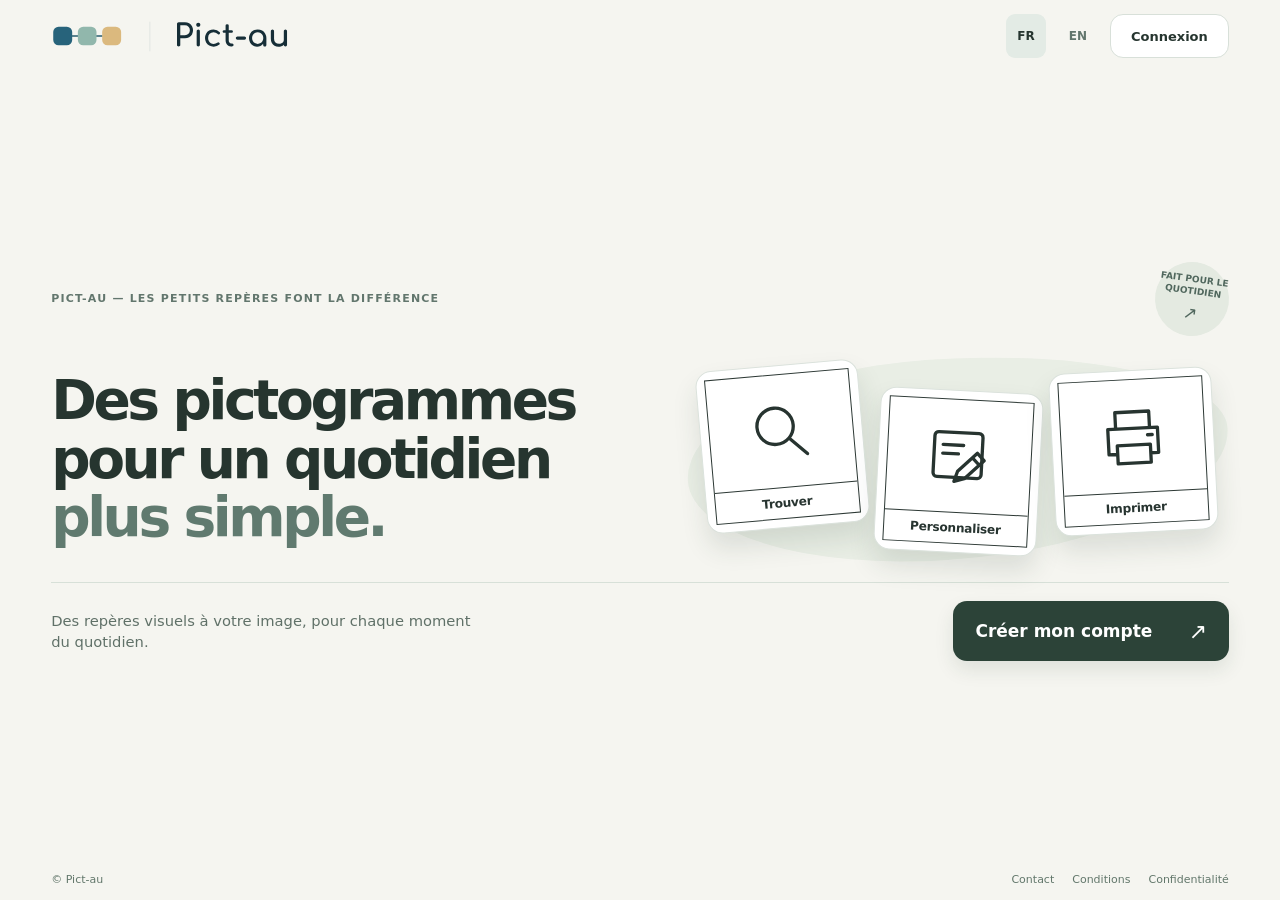
==== index.html @ 7373a3f0 "fix(mobile): rétablir les trois carrés du logo index.html" ====
<!doctype html>
<html lang="fr"><head><meta charset="utf-8"><meta name="viewport" content="width=device-width,initial-scale=1,viewport-fit=cover"><meta name="theme-color" content="#f5f5f0"><meta name="description" content="Pict-au — Des pictogrammes pour un quotidien plus simple. Des repères visuels adaptés à chaque famille."><title>Pict-au — Des pictogrammes pour un quotidien plus simple</title><style>
:root{
 color-scheme:light;
 font-family:"DM Sans",ui-sans-serif,system-ui,-apple-system,BlinkMacSystemFont,"Segoe UI",sans-serif;
 color:#26352f;background:#f5f5f0;
 --ink:#26352f;--accent:#607a6f;--muted:#62766d;--line:#d7e0d8;--paper:#f5f5f0;
}
*{box-sizing:border-box}
html,body{margin:0;min-width:320px;width:100%;scroll-behavior:auto}
html{overflow-x:clip}
body{height:100dvh;min-height:0;overflow:hidden;display:grid;grid-template-rows:72px minmax(0,1fr) 42px}
h1,p{margin:0}
a{color:inherit;text-decoration:none}
button{font:inherit;cursor:pointer}
a:focus-visible,button:focus-visible{outline:3px solid #345a75;outline-offset:4px}
.skip{position:absolute;left:-10000px;top:0;background:#fff;padding:12px;z-index:99}
.skip:focus{left:12px;top:12px}
.topbar{width:100%;max-width:1510px;margin:auto;padding:0 clamp(20px,4vw,62px);display:flex;align-items:center;justify-content:space-between;gap:12px}
.brand{font-size:clamp(23px,2.2vw,29px);font-weight:800;letter-spacing:-1.6px;white-space:nowrap}
.brand .hand{font-family:"Comic Sans MS","Patrick Hand",cursive;font-size:1.18em;font-weight:500}
.brand .dot{color:var(--accent)}
.topbar nav{display:flex;align-items:center;gap:12px}
.topbar nav button{border:0;background:transparent;color:var(--muted);font-size:12px;font-weight:750;border-radius:9px;min-width:40px;min-height:44px;padding:6px}
.topbar nav button[aria-pressed="true"]{color:var(--ink);background:#e3ebe5}
.login-link{display:inline-flex;align-items:center;justify-content:center;background:#fff;border:1px solid #d8e0d9;border-radius:13px;min-height:44px;padding:10px 20px;font-size:13px;font-weight:750;white-space:nowrap}
.login-link:hover{border-color:#8ea599}
.hero{width:100%;max-width:1510px;min-height:0;margin:auto;padding:10px clamp(20px,4vw,62px) 12px;display:grid;grid-template-rows:auto minmax(0,1fr) auto;row-gap:14px}
.art-top{display:flex;align-items:center;justify-content:space-between;gap:14px;font-size:clamp(10px,.86vw,12px);font-weight:750;letter-spacing:1.2px;color:var(--muted)}
.art-index{max-width:460px}
.art-badge{flex:none;width:74px;height:74px;display:flex;flex-direction:column;align-items:center;justify-content:center;gap:4px;border-radius:50%;text-align:center;background:#e4eae1;color:#50675d;font-size:9px;font-weight:800;letter-spacing:0;line-height:1.3;transform:rotate(8deg)}
.art-badge .badge-arrow{font-size:17px;font-weight:500}
.poster{display:grid;grid-template-columns:minmax(0,1.12fr) minmax(0,1fr);align-items:center;gap:clamp(15px,2.3vw,38px);min-height:0}
.poster-heading{position:relative;z-index:2;display:flex;flex-direction:column;align-items:flex-start;gap:0;font-size:clamp(42px,4.3vw,70px);font-weight:850;line-height:1.07;letter-spacing:-.062em;text-wrap:balance}
.poster-heading span{white-space:nowrap}
.poster-heading em{font-style:normal;color:var(--accent)}
.poster-tiles{position:relative;display:grid;grid-template-columns:repeat(3,minmax(0,1fr));align-items:center;gap:clamp(7px,1vw,15px);min-width:0;padding:28px 14px}
.poster-tiles::before{content:"";position:absolute;inset:4% 0;border-radius:45% 55% 53% 47% / 52% 44% 56% 48%;background:#e9eee5;transform:rotate(-4deg)}
.p-card{position:relative;z-index:1;min-width:0;aspect-ratio:1;background:#fff;border:1px solid #dbe2dc;border-radius:16px;padding:8px;box-shadow:0 15px 26px #243c3020;transform-origin:center center}
.card-1{transform:translateY(-13px) rotate(-5deg)}
.card-2{transform:translateY(12px) rotate(3deg)}
.card-3{transform:translateY(-8px) rotate(-3deg)}
.picto{height:100%;width:100%;background:#fff;border:1.8px solid #2c3834;color:#273430;display:flex;flex-direction:column;overflow:hidden}
.picto-art{flex:1;min-height:0;display:grid;place-items:center}
.picto-art svg{height:65%;width:65%;max-height:105px;max-width:105px}
.picto-label{flex:none;border-top:1.8px solid #2c3834;text-align:center;font-weight:750;font-size:clamp(10px,.95vw,14px);padding:8px 2px;white-space:nowrap;letter-spacing:-.25px}
.poster-bottom{display:flex;justify-content:space-between;align-items:center;gap:30px;border-top:1px solid var(--line);padding:18px 0 5px}
.poster-bottom p{max-width:430px;color:#607168;font-size:clamp(13px,1.15vw,16px);line-height:1.45}
.signup-button{display:inline-flex;justify-content:space-between;align-items:center;gap:36px;flex:none;min-height:60px;min-width:248px;padding:14px 22px;background:#2c4338;color:#fff;border-radius:14px;font-size:17px;font-weight:800;box-shadow:0 9px 19px #1b38231a}
.signup-button:hover{background:#385c49}
.signup-button span:last-child{font-size:22px;font-weight:500}
footer{display:flex;align-items:center;justify-content:space-between;gap:10px;padding:0 clamp(20px,4vw,62px);font-size:11px;color:#62776b}
footer nav{display:flex;gap:clamp(8px,1.6vw,18px)}
footer a{display:inline-flex;align-items:center;min-height:27px}
footer a:hover{text-decoration:underline}
@media(max-width:1100px){
 .poster-heading{font-size:clamp(33px,4.3vw,48px)}
 .poster-tiles{padding:20px 6px}
 .p-card{padding:6px;border-radius:12px}
 .picto-label{padding:6px 1px;font-size:clamp(9px,1vw,12px)}
}
@media(min-width:751px) and (max-width:980px) and (orientation:portrait){
 .poster{grid-template-columns:minmax(0,1fr);justify-items:center;align-content:center;gap:20px}
 .poster-heading{font-size:clamp(41px,5.6vw,54px);align-items:center;text-align:center}
 .poster-heading span{white-space:normal}
 .poster-tiles{width:min(100%,620px);padding:20px 18px}
 .p-card{width:100%;max-width:170px;justify-self:center;aspect-ratio:1}
 .picto-label{font-size:12px}
}
@media(max-width:750px){
 body{grid-template-rows:60px minmax(0,1fr) 34px}
 .topbar{padding:0 22px}
 .hero{padding:4px 22px 10px;row-gap:8px}
 .art-top{font-size:10px;letter-spacing:.7px}
 .art-badge{width:58px;height:58px;font-size:7px}
 .art-badge .badge-arrow{font-size:12px}
 .poster{display:flex;flex-direction:column;justify-content:space-evenly;gap:8px}
 .poster-heading{align-items:center;text-align:center;font-size:clamp(37px,6.1vw,52px);line-height:1.09;letter-spacing:-.055em}
 .poster-tiles{width:min(100%,560px);padding:9px 12px;gap:clamp(8px,2.6vw,20px);max-height:220px}
 .p-card{width:100%;max-width:145px;justify-self:center;aspect-ratio:1;border-radius:11px;padding:6px}
 .card-1{transform:translateY(-4px) rotate(-4deg)}
 .card-2{transform:translateY(5px) rotate(3deg)}
 .card-3{transform:translateY(-3px) rotate(-3deg)}
 .picto-label{font-size:clamp(10px,1.8vw,13px);padding:6px 1px}
 .poster-bottom{gap:14px;padding:13px 0 0}
 .poster-bottom p{font-size:12px}
 .signup-button{font-size:14px;min-width:195px;min-height:49px;padding:11px 15px;gap:12px}
 footer{padding:0 22px;font-size:10px}
}
@media(max-width:520px){
 body{grid-template-rows:56px minmax(0,1fr) 36px}
 .topbar{padding:0 15px}
 .brand{font-size:23px}
 .topbar nav{gap:4px}
 .topbar nav button{font-size:11px;min-width:38px;min-height:44px;padding:5px 2px}
 .login-link{font-size:11px;min-height:38px;padding:8px 12px;border-radius:11px}
 .hero{padding:3px 15px 7px;row-gap:6px}
 .art-top{align-items:flex-start;font-size:8px;line-height:1.4;letter-spacing:.45px}
 .art-index{max-width:212px}
 .art-badge{width:49px;height:49px;font-size:6.5px}
 .poster{gap:7px}
 .poster-heading{font-size:clamp(32px,8.9vw,43px);line-height:1.11}
 .poster-heading span{white-space:normal}
 .poster-tiles{width:100%;max-height:170px;min-height:0;gap:clamp(6px,2vw,14px);padding:8px 5px}
 .p-card{width:100%;max-width:111px;aspect-ratio:1;padding:5px;border-radius:10px}
 .picto-art svg{width:63%;height:63%}
 .picto-label{font-size:clamp(9px,2.25vw,12px);padding:5px 0}
 .poster-bottom{flex-direction:column;align-items:stretch;gap:9px;padding:10px 0 0}
 .poster-bottom p{max-width:none;font-size:11px;line-height:1.35;text-align:center}
 .signup-button{min-width:0;min-height:48px;width:100%;font-size:15px;padding:11px 17px}
 footer{padding:0 13px;font-size:10px}
 footer nav{gap:7px}
 footer a{min-height:34px}
}
@media(max-height:690px) and (max-width:750px){
 .hero{row-gap:3px;padding-top:0;padding-bottom:4px}
 .art-badge{width:43px;height:43px}
 .poster-heading{font-size:clamp(31px,8.4vw,39px)}
 .poster-tiles{max-height:138px;padding:4px 6px}
 .p-card{max-width:100px;aspect-ratio:1;padding:4px}
 .poster-bottom{gap:5px;padding-top:7px}
 .poster-bottom p{font-size:10px}
 .signup-button{min-height:42px;font-size:13px}
}
@media(max-height:545px) and (orientation:landscape){
 body{min-height:470px;overflow-y:auto}
 .hero{overflow:visible}
}
@media(max-height:500px) and (orientation:portrait){
 body{min-height:500px;overflow-y:auto}
}
@media(prefers-reduced-motion:reduce){*{animation:none!important;transition:none!important}}

/* Identité Pict-au, source SVG unique. Même géométrie entre accueil et inscription. */
.brand,.signup-brand{display:inline-flex;align-items:center;flex:none;font-size:16px;font-weight:400;line-height:1;letter-spacing:0}
.brand picture{display:block;line-height:0}
.brand .pictau-brand-img{display:block;width:clamp(170px,20vw,240px);height:auto;max-width:none}
@media(max-width:680px){.brand .pictau-brand-img{width:clamp(99px,30vw,135px)}}
</style></head>
<body data-pictau-home-design="5"><a href="#page-main" class="skip" data-fr="Aller au contenu" data-en="Skip to content">Aller au contenu</a>
<header class="topbar"><a class="brand home-logo" href="./index.html" aria-label="Pict-au — Accueil" data-fr-aria="Pict-au — Accueil" data-en-aria="Pict-au — Home"><picture><source media="(max-width: 680px)" srcset="./branding/pictau-logo-le-fil-mobile.svg"><img class="pictau-brand-img" src="./branding/pictau-logo-le-fil.svg" alt="" width="760" height="116" decoding="async"></picture></a><nav aria-label="Navigation principale" data-fr-aria="Navigation principale" data-en-aria="Main navigation"><button type="button" data-lang="fr" aria-pressed="true">FR</button><button type="button" data-lang="en" aria-pressed="false">EN</button><a class="signin login-link" href="./app/" data-fr="Connexion" data-en="Sign in" data-fr-aria="Se connecter à mon espace Pict-au" data-en-aria="Sign in to my Pict-au space">Connexion</a></nav></header>
<main id="page-main" class="hero" aria-labelledby="home-title"><div class="art-top"><span class="art-index" data-fr="PICT-AU — LES PETITS REPÈRES FONT LA DIFFÉRENCE" data-en="PICT-AU — SMALL VISUAL CUES MAKE A DIFFERENCE">PICT-AU — LES PETITS REPÈRES FONT LA DIFFÉRENCE</span><span class="art-badge" aria-label="Fait pour le quotidien" data-fr-aria="Fait pour le quotidien" data-en-aria="Made for everyday life"><span class="badge-label" data-fr="FAIT POUR LE QUOTIDIEN" data-en="MADE FOR EVERYDAY LIFE">FAIT POUR LE QUOTIDIEN</span><span class="badge-arrow" aria-hidden="true">↗</span></span></div>
<div class="poster"><h1 class="poster-heading" id="home-title"><span data-fr="Des pictogrammes" data-en="Pictograms">Des pictogrammes</span><span data-fr="pour un quotidien" data-en="for an easier">pour un quotidien</span><em data-fr="plus simple." data-en="everyday life.">plus simple.</em></h1><div class="poster-tiles"><div class="p-card card-1"><div class="picto"><div class="picto-art"><svg viewBox="0 0 92 92" fill="none" stroke="currentColor" stroke-width="4.2" stroke-linejoin="round" stroke-linecap="round" aria-hidden="true"><circle cx="39" cy="39" r="23"/><path d="m56 56 21 21"/></svg></div><div class="picto-label" data-fr="Trouver" data-en="Find">Trouver</div></div></div><div class="p-card card-2"><div class="picto"><div class="picto-art"><svg viewBox="0 0 92 92" fill="none" stroke="currentColor" stroke-width="4.2" stroke-linejoin="round" stroke-linecap="round" aria-hidden="true"><rect height="57" rx="5" width="61" x="14" y="16"/><path d="M25 32h26M25 43h20m0 22 24-24 9 9-24 24-13 4zM63 47l9 9"/></svg></div><div class="picto-label" data-fr="Personnaliser" data-en="Personalize">Personnaliser</div></div></div><div class="p-card card-3"><div class="picto"><div class="picto-art"><svg viewBox="0 0 92 92" fill="none" stroke="currentColor" stroke-width="4.2" stroke-linejoin="round" stroke-linecap="round" aria-hidden="true"><path d="M25 34V15h43v19M25 68H15V36h63v32H68M26 57h42v23H26zM65 45h6"/></svg></div><div class="picto-label" data-fr="Imprimer" data-en="Print">Imprimer</div></div></div></div></div>
<div class="poster-bottom"><p data-fr="Des repères visuels à votre image, pour chaque moment du quotidien." data-en="Visual supports made your way, for every part of the day.">Des repères visuels à votre image, pour chaque moment du quotidien.</p><a class="signup-button" href="./forfait.html"><span data-fr="Créer mon compte" data-en="Create my account">Créer mon compte</span><span aria-hidden="true">↗</span></a></div></main>
<footer><span>© Pict-au</span><nav aria-label="Informations légales" data-fr-aria="Informations légales" data-en-aria="Legal information"><a href="./contact.html" data-fr="Contact" data-en="Contact">Contact</a><a href="./conditions.html" data-fr="Conditions" data-en="Terms">Conditions</a><a href="./confidentialite.html" data-fr="Confidentialité" data-en="Privacy">Confidentialité</a></nav></footer>
<script>(()=>{const bs=document.querySelectorAll('[data-lang]');function set(lang){lang=lang==='en'?'en':'fr';document.documentElement.lang=lang;document.querySelectorAll('[data-fr][data-en]').forEach(el=>el.textContent=el.dataset[lang]);document.querySelectorAll('[data-fr-aria][data-en-aria]').forEach(el=>el.setAttribute('aria-label',el.getAttribute('data-'+lang+'-aria')));bs.forEach(b=>b.setAttribute('aria-pressed',String(b.dataset.lang===lang)));document.title=lang==='fr'?'Pict-au — Des pictogrammes pour un quotidien plus simple':'Pict-au — Pictograms for an easier everyday life';document.querySelector('meta[name="description"]').setAttribute('content',lang==='fr'?'Pict-au — Des pictogrammes pour un quotidien plus simple. Des repères visuels adaptés à chaque famille.':'Pict-au — Pictograms for an easier everyday life. Visual supports made for every family.');try{localStorage.setItem('pictau-language',lang)}catch{}}bs.forEach(b=>b.addEventListener('click',()=>set(b.dataset.lang)));let saved='fr';try{saved=localStorage.getItem('pictau-language')||'fr'}catch{}set(saved);})();</script>
</body></html>
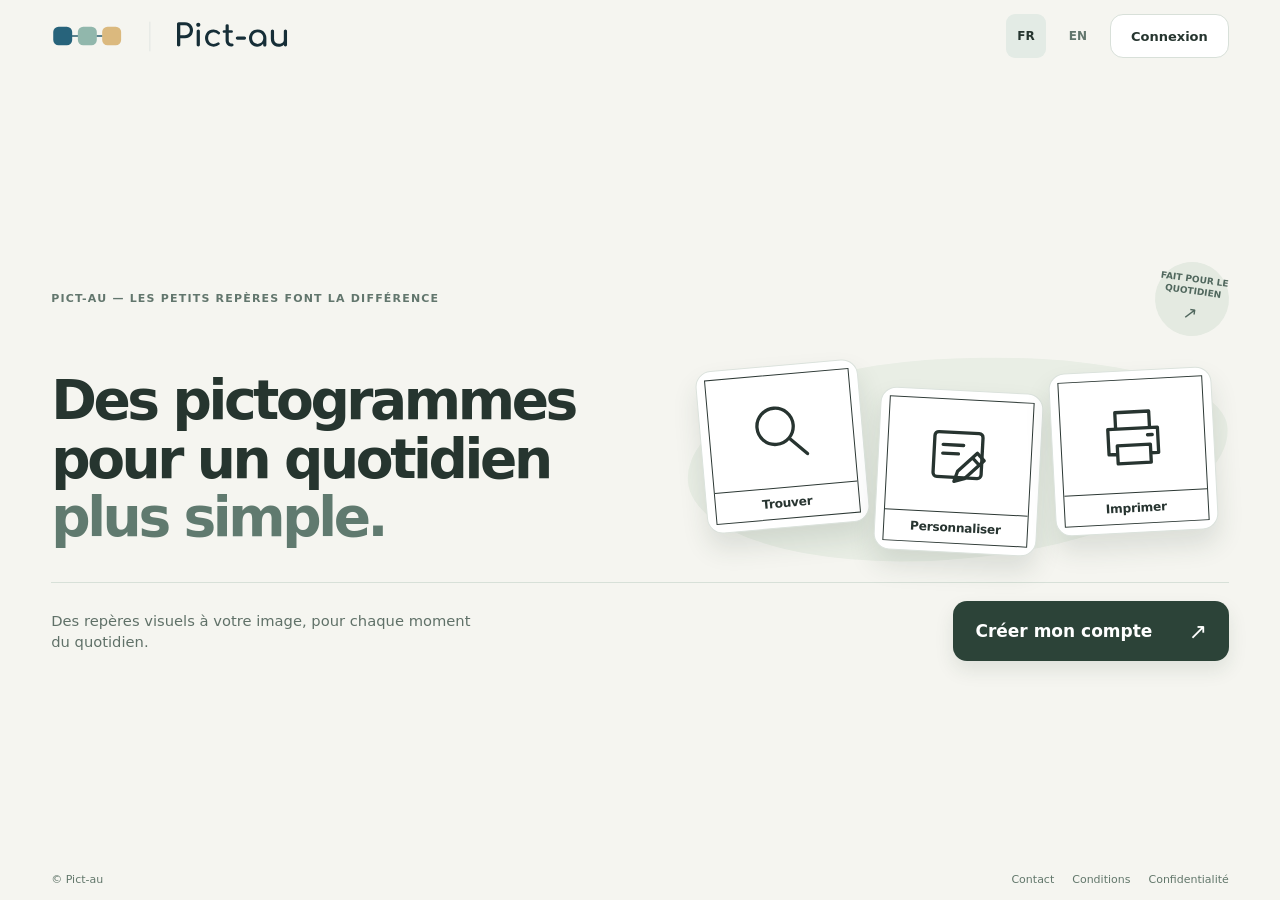
==== commit 15be95b3: "fix(brand): logo horizontal avec trois carrés sur téléphone index.html" ====
--- a/index.html
+++ b/index.html
@@ -136,6 +136,15 @@
 .brand picture{display:block;line-height:0}
 .brand .pictau-brand-img{display:block;width:clamp(170px,20vw,240px);height:auto;max-width:none}
 @media(max-width:680px){.brand .pictau-brand-img{width:clamp(99px,30vw,135px)}}
+
+/* Le Fil : identité horizontale maintenue, même sur Samsung. */
+@media(max-width:680px){.brand .pictau-brand-img{width:clamp(200px,39vw,240px)}}
+@media(max-width:520px){
+ body{grid-template-rows:102px minmax(0,1fr) 36px}
+ .topbar{display:grid;grid-template-columns:minmax(0,1fr);grid-template-rows:auto auto;align-content:start;justify-items:start;row-gap:1px;padding-top:6px}
+ .topbar nav{justify-self:end}
+ .brand .pictau-brand-img{width:clamp(210px,62vw,260px)}
+}
 </style></head>
 <body data-pictau-home-design="5"><a href="#page-main" class="skip" data-fr="Aller au contenu" data-en="Skip to content">Aller au contenu</a>
 <header class="topbar"><a class="brand home-logo" href="./index.html" aria-label="Pict-au — Accueil" data-fr-aria="Pict-au — Accueil" data-en-aria="Pict-au — Home"><picture><source media="(max-width: 680px)" srcset="./branding/pictau-logo-le-fil-mobile.svg"><img class="pictau-brand-img" src="./branding/pictau-logo-le-fil.svg" alt="" width="760" height="116" decoding="async"></picture></a><nav aria-label="Navigation principale" data-fr-aria="Navigation principale" data-en-aria="Main navigation"><button type="button" data-lang="fr" aria-pressed="true">FR</button><button type="button" data-lang="en" aria-pressed="false">EN</button><a class="signin login-link" href="./app/" data-fr="Connexion" data-en="Sign in" data-fr-aria="Se connecter à mon espace Pict-au" data-en-aria="Sign in to my Pict-au space">Connexion</a></nav></header>
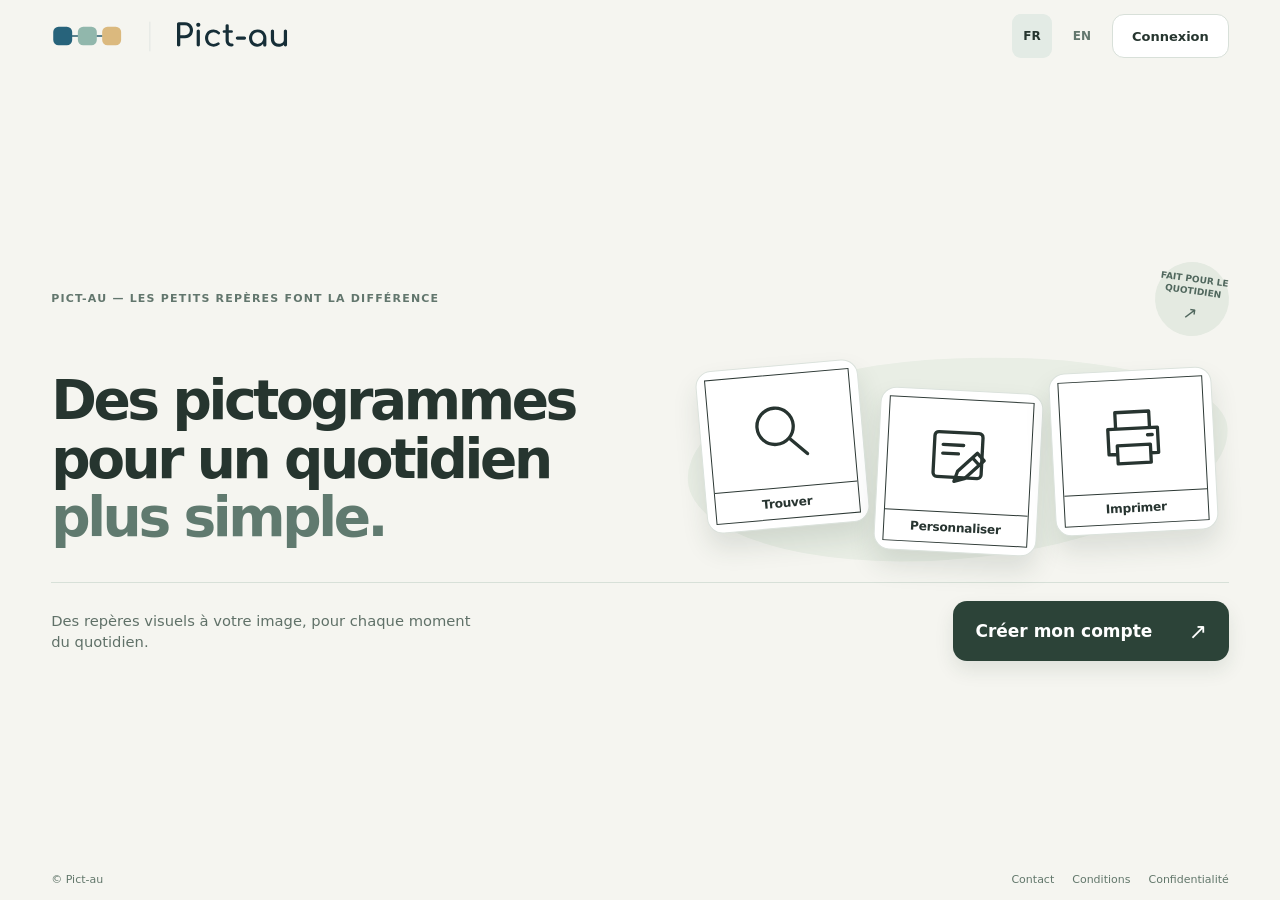
==== commit 456c1e15: "fix(header): même ligne logo + contrôles sur index.html" ====
--- a/index.html
+++ b/index.html
@@ -141,13 +141,13 @@
 @media(max-width:680px){.brand .pictau-brand-img{width:clamp(200px,39vw,240px)}}
 @media(max-width:520px){
  body{grid-template-rows:102px minmax(0,1fr) 36px}
- .topbar{display:grid;grid-template-columns:minmax(0,1fr);grid-template-rows:auto auto;align-content:start;justify-items:start;row-gap:1px;padding-top:6px}
+ .topbar{display:grid;grid-template-columns:minmax(0,1fr);grid-template-rows:auto auto;align-content:start;justify-items:start;row-gap:1px;margin:0 auto;padding-top:6px}
  .topbar nav{justify-self:end}
  .brand .pictau-brand-img{width:clamp(210px,62vw,260px)}
 }
-</style></head>
+</style><link rel="stylesheet" href="./branding/pictau-universal-header.css"></head>
 <body data-pictau-home-design="5"><a href="#page-main" class="skip" data-fr="Aller au contenu" data-en="Skip to content">Aller au contenu</a>
-<header class="topbar"><a class="brand home-logo" href="./index.html" aria-label="Pict-au — Accueil" data-fr-aria="Pict-au — Accueil" data-en-aria="Pict-au — Home"><picture><source media="(max-width: 680px)" srcset="./branding/pictau-logo-le-fil-mobile.svg"><img class="pictau-brand-img" src="./branding/pictau-logo-le-fil.svg" alt="" width="760" height="116" decoding="async"></picture></a><nav aria-label="Navigation principale" data-fr-aria="Navigation principale" data-en-aria="Main navigation"><button type="button" data-lang="fr" aria-pressed="true">FR</button><button type="button" data-lang="en" aria-pressed="false">EN</button><a class="signin login-link" href="./app/" data-fr="Connexion" data-en="Sign in" data-fr-aria="Se connecter à mon espace Pict-au" data-en-aria="Sign in to my Pict-au space">Connexion</a></nav></header>
+<header class="topbar" data-pa-universal-header><a class="brand home-logo" data-pa-universal-logo href="./index.html" aria-label="Pict-au — Accueil" data-fr-aria="Pict-au — Accueil" data-en-aria="Pict-au — Home"><picture><source media="(max-width: 680px)" srcset="./branding/pictau-logo-le-fil-mobile.svg"><img class="pictau-brand-img" src="./branding/pictau-logo-le-fil.svg" alt="" width="760" height="116" decoding="async"></picture></a><nav class="pa-universal-controls" aria-label="Navigation principale" data-fr-aria="Navigation principale" data-en-aria="Main navigation"><button type="button" data-lang="fr" aria-pressed="true">FR</button><button type="button" data-lang="en" aria-pressed="false">EN</button><a class="signin login-link" href="./app/" data-fr="Connexion" data-en="Sign in" data-fr-aria="Se connecter à mon espace Pict-au" data-en-aria="Sign in to my Pict-au space">Connexion</a></nav></header>
 <main id="page-main" class="hero" aria-labelledby="home-title"><div class="art-top"><span class="art-index" data-fr="PICT-AU — LES PETITS REPÈRES FONT LA DIFFÉRENCE" data-en="PICT-AU — SMALL VISUAL CUES MAKE A DIFFERENCE">PICT-AU — LES PETITS REPÈRES FONT LA DIFFÉRENCE</span><span class="art-badge" aria-label="Fait pour le quotidien" data-fr-aria="Fait pour le quotidien" data-en-aria="Made for everyday life"><span class="badge-label" data-fr="FAIT POUR LE QUOTIDIEN" data-en="MADE FOR EVERYDAY LIFE">FAIT POUR LE QUOTIDIEN</span><span class="badge-arrow" aria-hidden="true">↗</span></span></div>
 <div class="poster"><h1 class="poster-heading" id="home-title"><span data-fr="Des pictogrammes" data-en="Pictograms">Des pictogrammes</span><span data-fr="pour un quotidien" data-en="for an easier">pour un quotidien</span><em data-fr="plus simple." data-en="everyday life.">plus simple.</em></h1><div class="poster-tiles"><div class="p-card card-1"><div class="picto"><div class="picto-art"><svg viewBox="0 0 92 92" fill="none" stroke="currentColor" stroke-width="4.2" stroke-linejoin="round" stroke-linecap="round" aria-hidden="true"><circle cx="39" cy="39" r="23"/><path d="m56 56 21 21"/></svg></div><div class="picto-label" data-fr="Trouver" data-en="Find">Trouver</div></div></div><div class="p-card card-2"><div class="picto"><div class="picto-art"><svg viewBox="0 0 92 92" fill="none" stroke="currentColor" stroke-width="4.2" stroke-linejoin="round" stroke-linecap="round" aria-hidden="true"><rect height="57" rx="5" width="61" x="14" y="16"/><path d="M25 32h26M25 43h20m0 22 24-24 9 9-24 24-13 4zM63 47l9 9"/></svg></div><div class="picto-label" data-fr="Personnaliser" data-en="Personalize">Personnaliser</div></div></div><div class="p-card card-3"><div class="picto"><div class="picto-art"><svg viewBox="0 0 92 92" fill="none" stroke="currentColor" stroke-width="4.2" stroke-linejoin="round" stroke-linecap="round" aria-hidden="true"><path d="M25 34V15h43v19M25 68H15V36h63v32H68M26 57h42v23H26zM65 45h6"/></svg></div><div class="picto-label" data-fr="Imprimer" data-en="Print">Imprimer</div></div></div></div></div>
 <div class="poster-bottom"><p data-fr="Des repères visuels à votre image, pour chaque moment du quotidien." data-en="Visual supports made your way, for every part of the day.">Des repères visuels à votre image, pour chaque moment du quotidien.</p><a class="signup-button" href="./forfait.html"><span data-fr="Créer mon compte" data-en="Create my account">Créer mon compte</span><span aria-hidden="true">↗</span></a></div></main>
--- a/branding/pictau-universal-header.css
+++ b/branding/pictau-universal-header.css
@@ -0,0 +1,35 @@
+/* Contrat de marque Pict-au : trois carrés + lettrage + FR/EN + Connexion
+   sur UNE seule rangée. Ne jamais réserver une deuxième rangée au logo. */
+:is(.topbar,.signup-header,.info-header,.hosted-access-header,.pa-client-header)[data-pa-universal-header]{
+ display:flex;flex-direction:row;flex-wrap:nowrap;align-items:center;justify-content:space-between;
+ box-sizing:border-box;gap:8px;width:100%;height:72px;min-height:72px;
+ max-width:1510px;margin-left:auto;margin-right:auto;padding:0 clamp(20px,4vw,62px);
+}
+[data-pa-universal-header] .pa-universal-logo-link{display:inline-flex;flex:none;align-items:center;min-width:0;margin:0;padding:0;line-height:1;text-decoration:none}
+[data-pa-universal-header] .pa-universal-logo-link picture{display:block;line-height:0}
+[data-pa-universal-header] .pa-universal-logo-link .pictau-brand-img{display:block;width:clamp(170px,20vw,240px);height:auto;max-width:none}
+[data-pa-universal-header] .pa-universal-controls{display:flex;flex:none;align-items:center;justify-content:flex-end;flex-wrap:nowrap;white-space:nowrap;gap:10px;min-width:0}
+[data-pa-universal-header] .pa-universal-controls :is(.lang-switch,.home-lang,.signup-languages){display:flex;flex:none;align-items:center;gap:3px;background:transparent;border:0;padding:0}
+[data-pa-universal-header] .pa-universal-controls [data-lang]{display:inline-flex;flex:none;align-items:center;justify-content:center;min-width:40px;min-height:44px;padding:5px 3px;font:750 12px system-ui,sans-serif;border:0;border-radius:9px;background:transparent;color:#62766d}
+[data-pa-universal-header] .pa-universal-controls [data-lang][aria-pressed=true]{background:#e3ebe5;color:#26352f;box-shadow:none}
+[data-pa-universal-header] .pa-universal-controls :is(.login-link,.signup-login,.pa-universal-account,.pa-universal-current){display:inline-flex;align-items:center;justify-content:center;flex:none;box-sizing:border-box;min-height:44px;padding:8px 19px;border:1px solid #d8e0d9;border-radius:12px;background:#fff;color:#26352f;font:750 13px system-ui,sans-serif;text-decoration:none;white-space:nowrap}
+[data-pa-universal-header] .pa-universal-controls .pa-universal-account{cursor:pointer}
+[data-pa-universal-header] .pa-universal-controls .pa-universal-current{background:#e3ebe5}
+@media(max-width:750px){
+ :is(.topbar,.signup-header,.info-header,.hosted-access-header,.pa-client-header)[data-pa-universal-header]{height:60px;min-height:60px;padding:0 22px}
+ [data-pa-universal-header] .pa-universal-logo-link .pictau-brand-img{width:170px}
+ [data-pa-universal-header] .pa-universal-controls{gap:7px}
+}
+@media(max-width:520px){
+ :is(.topbar,.signup-header,.info-header,.hosted-access-header,.pa-client-header)[data-pa-universal-header]{height:56px;min-height:56px;padding:0 15px;gap:6px}
+ [data-pa-universal-header] .pa-universal-logo-link .pictau-brand-img{width:clamp(118px,37vw,154px)}
+ [data-pa-universal-header] .pa-universal-controls{gap:2px}
+ [data-pa-universal-header] .pa-universal-controls :is(.lang-switch,.home-lang,.signup-languages){gap:2px}
+ [data-pa-universal-header] .pa-universal-controls [data-lang]{min-width:34px;min-height:44px;padding:3px 0;font-size:11px}
+ [data-pa-universal-header] .pa-universal-controls :is(.login-link,.signup-login,.pa-universal-account,.pa-universal-current){min-height:44px;padding:7px 8px;font-size:11px;border-radius:10px}
+}
+@media(max-width:350px){
+ [data-pa-universal-header] .pa-universal-logo-link .pictau-brand-img{width:118px}
+ [data-pa-universal-header] .pa-universal-controls [data-lang]{min-width:32px}
+ [data-pa-universal-header] .pa-universal-controls :is(.login-link,.signup-login,.pa-universal-account,.pa-universal-current){padding:6px 7px;font-size:10px}
+}
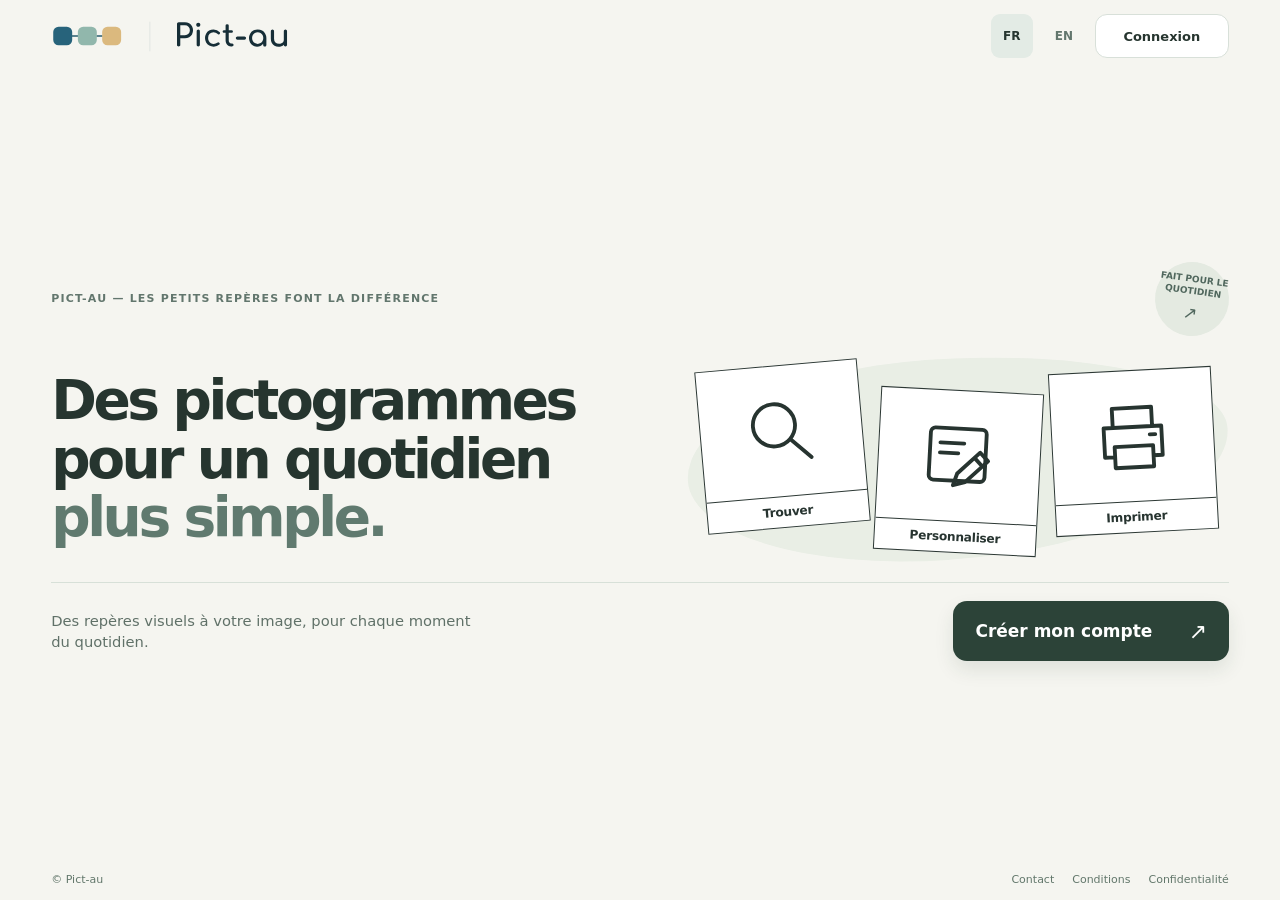
==== commit 33ca9a59: "fix(pictos): remove outer white tile frame, preserve black square artwork and labels" ====
--- a/index.html
+++ b/index.html
@@ -145,6 +145,12 @@
  .topbar nav{justify-self:end}
  .brand .pictau-brand-img{width:clamp(210px,62vw,260px)}
 }
+
+/* Harmonisation BOSS : retirer UNIQUEMENT le support blanc extérieur.
+   Garder le contour noir complet (dessin + légende) carré à tous les formats. */
+.poster-tiles .p-card{
+  padding:0;border:0;border-radius:0;background:transparent;box-shadow:none;
+}
 </style><link rel="stylesheet" href="./branding/pictau-universal-header.css"></head>
 <body data-pictau-home-design="5"><a href="#page-main" class="skip" data-fr="Aller au contenu" data-en="Skip to content">Aller au contenu</a>
 <header class="topbar" data-pa-universal-header><a class="brand home-logo" data-pa-universal-logo href="./index.html" aria-label="Pict-au — Accueil" data-fr-aria="Pict-au — Accueil" data-en-aria="Pict-au — Home"><picture><source media="(max-width: 680px)" srcset="./branding/pictau-logo-le-fil-mobile.svg"><img class="pictau-brand-img" src="./branding/pictau-logo-le-fil.svg" alt="" width="760" height="116" decoding="async"></picture></a><nav class="pa-universal-controls" aria-label="Navigation principale" data-fr-aria="Navigation principale" data-en-aria="Main navigation"><button type="button" data-lang="fr" aria-pressed="true">FR</button><button type="button" data-lang="en" aria-pressed="false">EN</button><a class="signin login-link" href="./app/" data-fr="Connexion" data-en="Sign in" data-fr-aria="Se connecter à mon espace Pict-au" data-en-aria="Sign in to my Pict-au space">Connexion</a></nav></header>
--- a/branding/pictau-universal-header.css
+++ b/branding/pictau-universal-header.css
@@ -5,9 +5,9 @@
  box-sizing:border-box;gap:8px;width:100%;height:72px;min-height:72px;
  max-width:1510px;margin-left:auto;margin-right:auto;padding:0 clamp(20px,4vw,62px);
 }
-[data-pa-universal-header] .pa-universal-logo-link{display:inline-flex;flex:none;align-items:center;min-width:0;margin:0;padding:0;line-height:1;text-decoration:none}
-[data-pa-universal-header] .pa-universal-logo-link picture{display:block;line-height:0}
-[data-pa-universal-header] .pa-universal-logo-link .pictau-brand-img{display:block;width:clamp(170px,20vw,240px);height:auto;max-width:none}
+[data-pa-universal-header] :is(.pa-universal-logo-link,[data-pa-universal-logo]){display:inline-flex;flex:none;align-items:center;min-width:0;margin:0;padding:0;line-height:1;text-decoration:none}
+[data-pa-universal-header] :is(.pa-universal-logo-link,[data-pa-universal-logo]) picture{display:block;line-height:0}
+[data-pa-universal-header] :is(.pa-universal-logo-link,[data-pa-universal-logo]) .pictau-brand-img{display:block;width:clamp(170px,20vw,240px);height:auto;max-width:none}
 [data-pa-universal-header] .pa-universal-controls{display:flex;flex:none;align-items:center;justify-content:flex-end;flex-wrap:nowrap;white-space:nowrap;gap:10px;min-width:0}
 [data-pa-universal-header] .pa-universal-controls :is(.lang-switch,.home-lang,.signup-languages){display:flex;flex:none;align-items:center;gap:3px;background:transparent;border:0;padding:0}
 [data-pa-universal-header] .pa-universal-controls [data-lang]{display:inline-flex;flex:none;align-items:center;justify-content:center;min-width:40px;min-height:44px;padding:5px 3px;font:750 12px system-ui,sans-serif;border:0;border-radius:9px;background:transparent;color:#62766d}
@@ -17,19 +17,71 @@
 [data-pa-universal-header] .pa-universal-controls .pa-universal-current{background:#e3ebe5}
 @media(max-width:750px){
  :is(.topbar,.signup-header,.info-header,.hosted-access-header,.pa-client-header)[data-pa-universal-header]{height:60px;min-height:60px;padding:0 22px}
- [data-pa-universal-header] .pa-universal-logo-link .pictau-brand-img{width:170px}
+ [data-pa-universal-header] :is(.pa-universal-logo-link,[data-pa-universal-logo]) .pictau-brand-img{width:170px}
  [data-pa-universal-header] .pa-universal-controls{gap:7px}
 }
 @media(max-width:520px){
  :is(.topbar,.signup-header,.info-header,.hosted-access-header,.pa-client-header)[data-pa-universal-header]{height:56px;min-height:56px;padding:0 15px;gap:6px}
- [data-pa-universal-header] .pa-universal-logo-link .pictau-brand-img{width:clamp(118px,37vw,154px)}
+ [data-pa-universal-header] :is(.pa-universal-logo-link,[data-pa-universal-logo]) .pictau-brand-img{width:clamp(118px,37vw,154px)}
  [data-pa-universal-header] .pa-universal-controls{gap:2px}
  [data-pa-universal-header] .pa-universal-controls :is(.lang-switch,.home-lang,.signup-languages){gap:2px}
  [data-pa-universal-header] .pa-universal-controls [data-lang]{min-width:34px;min-height:44px;padding:3px 0;font-size:11px}
  [data-pa-universal-header] .pa-universal-controls :is(.login-link,.signup-login,.pa-universal-account,.pa-universal-current){min-height:44px;padding:7px 8px;font-size:11px;border-radius:10px}
 }
 @media(max-width:350px){
- [data-pa-universal-header] .pa-universal-logo-link .pictau-brand-img{width:118px}
+ [data-pa-universal-header] :is(.pa-universal-logo-link,[data-pa-universal-logo]) .pictau-brand-img{width:118px}
  [data-pa-universal-header] .pa-universal-controls [data-lang]{min-width:32px}
  [data-pa-universal-header] .pa-universal-controls :is(.login-link,.signup-login,.pa-universal-account,.pa-universal-current){padding:6px 7px;font-size:10px}
 }
+
+/* L'accueil passe à une seule rangée : ne jamais conserver l'ancien en-tête 102px. */
+@media(max-width:520px){body[data-pictau-home-design="5"]{grid-template-rows:56px minmax(0,1fr) 36px}}
+
+/* L'inscription a déjà les mêmes marges externes que l'accueil : ne pas
+   ajouter une seconde fois le padding à l'intérieur de son en-tête. */
+.signup-header[data-pa-universal-header]{padding-left:0;padding-right:0}
+
+/* La grille d'inscription a son propre padding-top historique (6/14 px).
+   L'en-tête partagé doit commencer à la même coordonnée y que l'accueil. */
+.signup-page{padding-top:0}
+
+/* Les barres de défilement de l'inscription réduisent son conteneur de 15px.
+   Aligner le bord droit sur le viewport comme la vraie page d'accueil. */
+@media(min-width:751px){.signup-header[data-pa-universal-header]{width:min(92vw,1386px)}}
+
+
+/* BOSS / Harmonisation : contrat multilingue de dimensions IMMUTABLES.
+   FR, EN et Connexion/Sign in (ou Mon compte) occupent exactement les mêmes
+   emplacements en FR et EN sur toutes les pages, sans décaler le logo.
+   Un seul fichier partagé ; aucun réglage par page ou par langue. */
+[data-pa-universal-header]{
+ --pa-lang-slot:42px;
+ --pa-action-slot:134px;
+}
+[data-pa-universal-header] .pa-universal-controls [data-lang]{
+ box-sizing:border-box;
+ inline-size:var(--pa-lang-slot);
+ min-inline-size:var(--pa-lang-slot);
+ max-inline-size:var(--pa-lang-slot);
+ flex:0 0 var(--pa-lang-slot);
+ white-space:nowrap;
+}
+[data-pa-universal-header] .pa-universal-controls :is(.login-link,.signup-login,.pa-universal-account,.pa-universal-current){
+ box-sizing:border-box;
+ inline-size:var(--pa-action-slot);
+ min-inline-size:var(--pa-action-slot);
+ max-inline-size:var(--pa-action-slot);
+ flex:0 0 var(--pa-action-slot);
+ overflow:hidden;
+ text-overflow:ellipsis;
+ text-align:center;
+}
+@media(max-width:750px){
+ [data-pa-universal-header]{--pa-lang-slot:40px;--pa-action-slot:126px}
+}
+@media(max-width:520px){
+ [data-pa-universal-header]{--pa-lang-slot:34px;--pa-action-slot:clamp(90px,29vw,112px)}
+}
+@media(max-width:350px){
+ [data-pa-universal-header]{--pa-lang-slot:32px}
+}
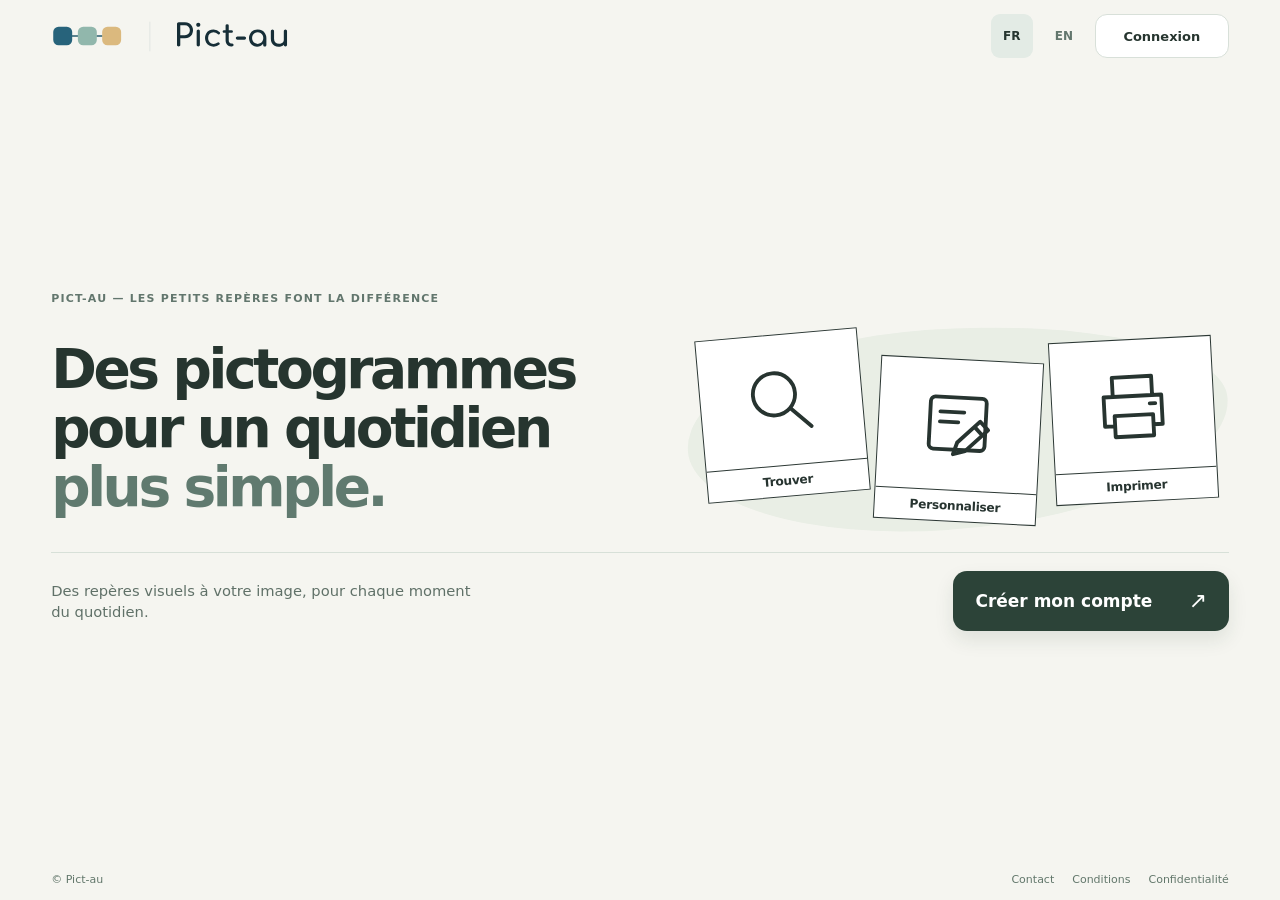
==== commit ccb4b299: "fix(home): remove everyday badge across mobile tablet and desktop" ====
--- a/index.html
+++ b/index.html
@@ -28,8 +28,6 @@
 .hero{width:100%;max-width:1510px;min-height:0;margin:auto;padding:10px clamp(20px,4vw,62px) 12px;display:grid;grid-template-rows:auto minmax(0,1fr) auto;row-gap:14px}
 .art-top{display:flex;align-items:center;justify-content:space-between;gap:14px;font-size:clamp(10px,.86vw,12px);font-weight:750;letter-spacing:1.2px;color:var(--muted)}
 .art-index{max-width:460px}
-.art-badge{flex:none;width:74px;height:74px;display:flex;flex-direction:column;align-items:center;justify-content:center;gap:4px;border-radius:50%;text-align:center;background:#e4eae1;color:#50675d;font-size:9px;font-weight:800;letter-spacing:0;line-height:1.3;transform:rotate(8deg)}
-.art-badge .badge-arrow{font-size:17px;font-weight:500}
 .poster{display:grid;grid-template-columns:minmax(0,1.12fr) minmax(0,1fr);align-items:center;gap:clamp(15px,2.3vw,38px);min-height:0}
 .poster-heading{position:relative;z-index:2;display:flex;flex-direction:column;align-items:flex-start;gap:0;font-size:clamp(42px,4.3vw,70px);font-weight:850;line-height:1.07;letter-spacing:-.062em;text-wrap:balance}
 .poster-heading span{white-space:nowrap}
@@ -72,8 +70,6 @@
  .topbar{padding:0 22px}
  .hero{padding:4px 22px 10px;row-gap:8px}
  .art-top{font-size:10px;letter-spacing:.7px}
- .art-badge{width:58px;height:58px;font-size:7px}
- .art-badge .badge-arrow{font-size:12px}
  .poster{display:flex;flex-direction:column;justify-content:space-evenly;gap:8px}
  .poster-heading{align-items:center;text-align:center;font-size:clamp(37px,6.1vw,52px);line-height:1.09;letter-spacing:-.055em}
  .poster-tiles{width:min(100%,560px);padding:9px 12px;gap:clamp(8px,2.6vw,20px);max-height:220px}
@@ -97,7 +93,6 @@
  .hero{padding:3px 15px 7px;row-gap:6px}
  .art-top{align-items:flex-start;font-size:8px;line-height:1.4;letter-spacing:.45px}
  .art-index{max-width:212px}
- .art-badge{width:49px;height:49px;font-size:6.5px}
  .poster{gap:7px}
  .poster-heading{font-size:clamp(32px,8.9vw,43px);line-height:1.11}
  .poster-heading span{white-space:normal}
@@ -114,7 +109,6 @@
 }
 @media(max-height:690px) and (max-width:750px){
  .hero{row-gap:3px;padding-top:0;padding-bottom:4px}
- .art-badge{width:43px;height:43px}
  .poster-heading{font-size:clamp(31px,8.4vw,39px)}
  .poster-tiles{max-height:138px;padding:4px 6px}
  .p-card{max-width:100px;aspect-ratio:1;padding:4px}
@@ -154,7 +148,7 @@
 </style><link rel="stylesheet" href="./branding/pictau-universal-header.css"></head>
 <body data-pictau-home-design="5"><a href="#page-main" class="skip" data-fr="Aller au contenu" data-en="Skip to content">Aller au contenu</a>
 <header class="topbar" data-pa-universal-header><a class="brand home-logo" data-pa-universal-logo href="./index.html" aria-label="Pict-au — Accueil" data-fr-aria="Pict-au — Accueil" data-en-aria="Pict-au — Home"><picture><source media="(max-width: 680px)" srcset="./branding/pictau-logo-le-fil-mobile.svg"><img class="pictau-brand-img" src="./branding/pictau-logo-le-fil.svg" alt="" width="760" height="116" decoding="async"></picture></a><nav class="pa-universal-controls" aria-label="Navigation principale" data-fr-aria="Navigation principale" data-en-aria="Main navigation"><button type="button" data-lang="fr" aria-pressed="true">FR</button><button type="button" data-lang="en" aria-pressed="false">EN</button><a class="signin login-link" href="./app/" data-fr="Connexion" data-en="Sign in" data-fr-aria="Se connecter à mon espace Pict-au" data-en-aria="Sign in to my Pict-au space">Connexion</a></nav></header>
-<main id="page-main" class="hero" aria-labelledby="home-title"><div class="art-top"><span class="art-index" data-fr="PICT-AU — LES PETITS REPÈRES FONT LA DIFFÉRENCE" data-en="PICT-AU — SMALL VISUAL CUES MAKE A DIFFERENCE">PICT-AU — LES PETITS REPÈRES FONT LA DIFFÉRENCE</span><span class="art-badge" aria-label="Fait pour le quotidien" data-fr-aria="Fait pour le quotidien" data-en-aria="Made for everyday life"><span class="badge-label" data-fr="FAIT POUR LE QUOTIDIEN" data-en="MADE FOR EVERYDAY LIFE">FAIT POUR LE QUOTIDIEN</span><span class="badge-arrow" aria-hidden="true">↗</span></span></div>
+<main id="page-main" class="hero" aria-labelledby="home-title"><div class="art-top"><span class="art-index" data-fr="PICT-AU — LES PETITS REPÈRES FONT LA DIFFÉRENCE" data-en="PICT-AU — SMALL VISUAL CUES MAKE A DIFFERENCE">PICT-AU — LES PETITS REPÈRES FONT LA DIFFÉRENCE</span></div>
 <div class="poster"><h1 class="poster-heading" id="home-title"><span data-fr="Des pictogrammes" data-en="Pictograms">Des pictogrammes</span><span data-fr="pour un quotidien" data-en="for an easier">pour un quotidien</span><em data-fr="plus simple." data-en="everyday life.">plus simple.</em></h1><div class="poster-tiles"><div class="p-card card-1"><div class="picto"><div class="picto-art"><svg viewBox="0 0 92 92" fill="none" stroke="currentColor" stroke-width="4.2" stroke-linejoin="round" stroke-linecap="round" aria-hidden="true"><circle cx="39" cy="39" r="23"/><path d="m56 56 21 21"/></svg></div><div class="picto-label" data-fr="Trouver" data-en="Find">Trouver</div></div></div><div class="p-card card-2"><div class="picto"><div class="picto-art"><svg viewBox="0 0 92 92" fill="none" stroke="currentColor" stroke-width="4.2" stroke-linejoin="round" stroke-linecap="round" aria-hidden="true"><rect height="57" rx="5" width="61" x="14" y="16"/><path d="M25 32h26M25 43h20m0 22 24-24 9 9-24 24-13 4zM63 47l9 9"/></svg></div><div class="picto-label" data-fr="Personnaliser" data-en="Personalize">Personnaliser</div></div></div><div class="p-card card-3"><div class="picto"><div class="picto-art"><svg viewBox="0 0 92 92" fill="none" stroke="currentColor" stroke-width="4.2" stroke-linejoin="round" stroke-linecap="round" aria-hidden="true"><path d="M25 34V15h43v19M25 68H15V36h63v32H68M26 57h42v23H26zM65 45h6"/></svg></div><div class="picto-label" data-fr="Imprimer" data-en="Print">Imprimer</div></div></div></div></div>
 <div class="poster-bottom"><p data-fr="Des repères visuels à votre image, pour chaque moment du quotidien." data-en="Visual supports made your way, for every part of the day.">Des repères visuels à votre image, pour chaque moment du quotidien.</p><a class="signup-button" href="./forfait.html"><span data-fr="Créer mon compte" data-en="Create my account">Créer mon compte</span><span aria-hidden="true">↗</span></a></div></main>
 <footer><span>© Pict-au</span><nav aria-label="Informations légales" data-fr-aria="Informations légales" data-en-aria="Legal information"><a href="./contact.html" data-fr="Contact" data-en="Contact">Contact</a><a href="./conditions.html" data-fr="Conditions" data-en="Terms">Conditions</a><a href="./confidentialite.html" data-fr="Confidentialité" data-en="Privacy">Confidentialité</a></nav></footer>
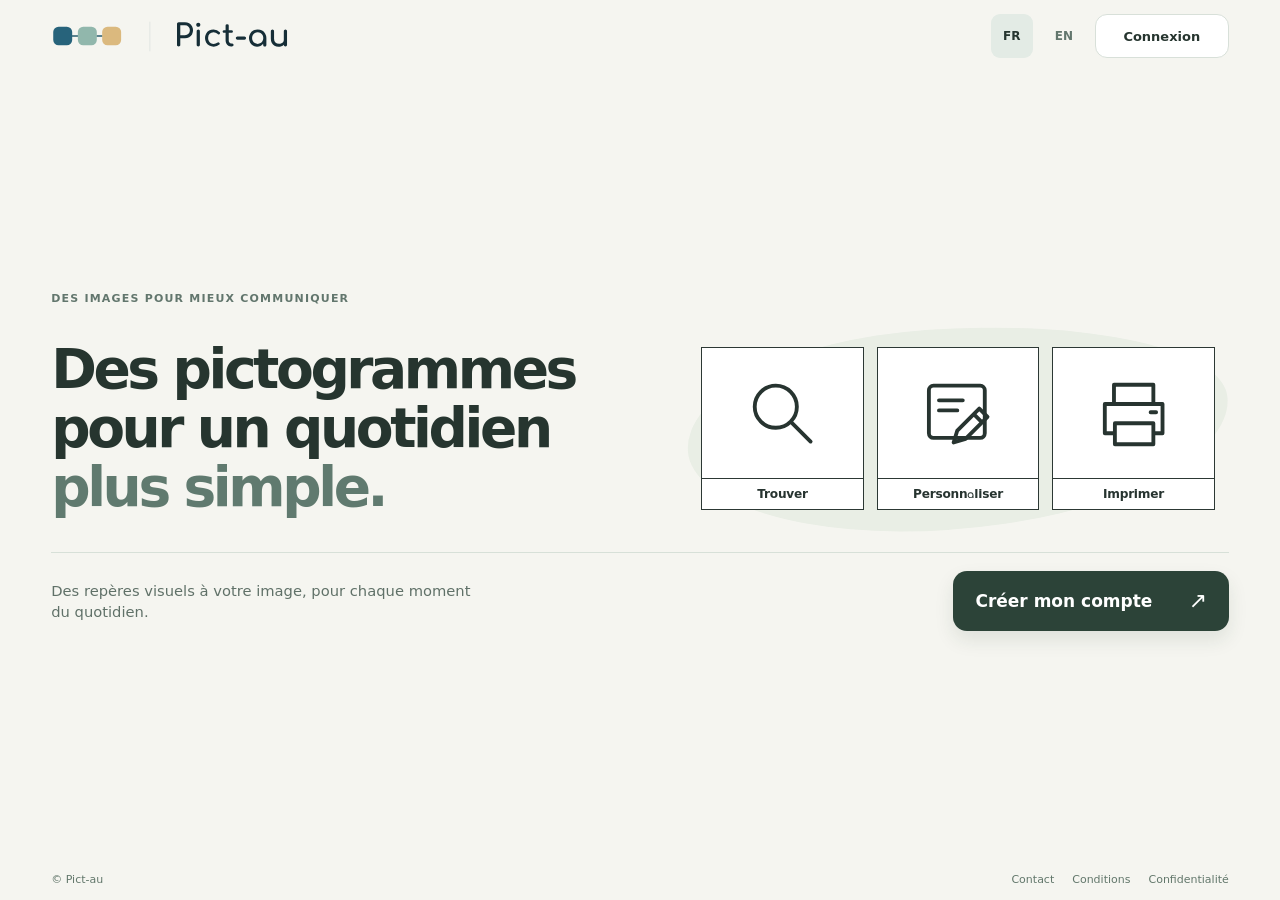
==== commit 22c33306: "feat(site): publish approved bilingual index.html design5 annotations" ====
--- a/index.html
+++ b/index.html
@@ -35,13 +35,15 @@
 .poster-tiles{position:relative;display:grid;grid-template-columns:repeat(3,minmax(0,1fr));align-items:center;gap:clamp(7px,1vw,15px);min-width:0;padding:28px 14px}
 .poster-tiles::before{content:"";position:absolute;inset:4% 0;border-radius:45% 55% 53% 47% / 52% 44% 56% 48%;background:#e9eee5;transform:rotate(-4deg)}
 .p-card{position:relative;z-index:1;min-width:0;aspect-ratio:1;background:#fff;border:1px solid #dbe2dc;border-radius:16px;padding:8px;box-shadow:0 15px 26px #243c3020;transform-origin:center center}
-.card-1{transform:translateY(-13px) rotate(-5deg)}
-.card-2{transform:translateY(12px) rotate(3deg)}
-.card-3{transform:translateY(-8px) rotate(-3deg)}
+.card-1{transform:none}
+.card-2{transform:none}
+.card-3{transform:none}
 .picto{height:100%;width:100%;background:#fff;border:1.8px solid #2c3834;color:#273430;display:flex;flex-direction:column;overflow:hidden}
 .picto-art{flex:1;min-height:0;display:grid;place-items:center}
 .picto-art svg{height:65%;width:65%;max-height:105px;max-width:105px}
 .picto-label{flex:none;border-top:1.8px solid #2c3834;text-align:center;font-weight:750;font-size:clamp(10px,.95vw,14px);padding:8px 2px;white-space:nowrap;letter-spacing:-.25px}
+.picto-label .logo-round-a{display:inline-block;position:relative;width:.57em;height:1em;vertical-align:baseline;color:transparent;line-height:1}
+.picto-label .logo-round-a svg{position:absolute;left:0;top:.23em;width:100%;height:.68em;fill:#273430;overflow:visible}
 .poster-bottom{display:flex;justify-content:space-between;align-items:center;gap:30px;border-top:1px solid var(--line);padding:18px 0 5px}
 .poster-bottom p{max-width:430px;color:#607168;font-size:clamp(13px,1.15vw,16px);line-height:1.45}
 .signup-button{display:inline-flex;justify-content:space-between;align-items:center;gap:36px;flex:none;min-height:60px;min-width:248px;padding:14px 22px;background:#2c4338;color:#fff;border-radius:14px;font-size:17px;font-weight:800;box-shadow:0 9px 19px #1b38231a}
@@ -74,9 +76,6 @@
  .poster-heading{align-items:center;text-align:center;font-size:clamp(37px,6.1vw,52px);line-height:1.09;letter-spacing:-.055em}
  .poster-tiles{width:min(100%,560px);padding:9px 12px;gap:clamp(8px,2.6vw,20px);max-height:220px}
  .p-card{width:100%;max-width:145px;justify-self:center;aspect-ratio:1;border-radius:11px;padding:6px}
- .card-1{transform:translateY(-4px) rotate(-4deg)}
- .card-2{transform:translateY(5px) rotate(3deg)}
- .card-3{transform:translateY(-3px) rotate(-3deg)}
  .picto-label{font-size:clamp(10px,1.8vw,13px);padding:6px 1px}
  .poster-bottom{gap:14px;padding:13px 0 0}
  .poster-bottom p{font-size:12px}
@@ -148,9 +147,9 @@
 </style><link rel="stylesheet" href="./branding/pictau-universal-header.css"></head>
 <body data-pictau-home-design="5"><a href="#page-main" class="skip" data-fr="Aller au contenu" data-en="Skip to content">Aller au contenu</a>
 <header class="topbar" data-pa-universal-header><a class="brand home-logo" data-pa-universal-logo href="./index.html" aria-label="Pict-au — Accueil" data-fr-aria="Pict-au — Accueil" data-en-aria="Pict-au — Home"><picture><source media="(max-width: 680px)" srcset="./branding/pictau-logo-le-fil-mobile.svg"><img class="pictau-brand-img" src="./branding/pictau-logo-le-fil.svg" alt="" width="760" height="116" decoding="async"></picture></a><nav class="pa-universal-controls" aria-label="Navigation principale" data-fr-aria="Navigation principale" data-en-aria="Main navigation"><button type="button" data-lang="fr" aria-pressed="true">FR</button><button type="button" data-lang="en" aria-pressed="false">EN</button><a class="signin login-link" href="./app/" data-fr="Connexion" data-en="Sign in" data-fr-aria="Se connecter à mon espace Pict-au" data-en-aria="Sign in to my Pict-au space">Connexion</a></nav></header>
-<main id="page-main" class="hero" aria-labelledby="home-title"><div class="art-top"><span class="art-index" data-fr="PICT-AU — LES PETITS REPÈRES FONT LA DIFFÉRENCE" data-en="PICT-AU — SMALL VISUAL CUES MAKE A DIFFERENCE">PICT-AU — LES PETITS REPÈRES FONT LA DIFFÉRENCE</span></div>
+<main id="page-main" class="hero" aria-labelledby="home-title"><div class="art-top"><span class="art-index" data-fr="DES IMAGES POUR MIEUX COMMUNIQUER" data-en="IMAGES TO HELP COMMUNICATE">DES IMAGES POUR MIEUX COMMUNIQUER</span></div>
 <div class="poster"><h1 class="poster-heading" id="home-title"><span data-fr="Des pictogrammes" data-en="Pictograms">Des pictogrammes</span><span data-fr="pour un quotidien" data-en="for an easier">pour un quotidien</span><em data-fr="plus simple." data-en="everyday life.">plus simple.</em></h1><div class="poster-tiles"><div class="p-card card-1"><div class="picto"><div class="picto-art"><svg viewBox="0 0 92 92" fill="none" stroke="currentColor" stroke-width="4.2" stroke-linejoin="round" stroke-linecap="round" aria-hidden="true"><circle cx="39" cy="39" r="23"/><path d="m56 56 21 21"/></svg></div><div class="picto-label" data-fr="Trouver" data-en="Find">Trouver</div></div></div><div class="p-card card-2"><div class="picto"><div class="picto-art"><svg viewBox="0 0 92 92" fill="none" stroke="currentColor" stroke-width="4.2" stroke-linejoin="round" stroke-linecap="round" aria-hidden="true"><rect height="57" rx="5" width="61" x="14" y="16"/><path d="M25 32h26M25 43h20m0 22 24-24 9 9-24 24-13 4zM63 47l9 9"/></svg></div><div class="picto-label" data-fr="Personnaliser" data-en="Personalize">Personnaliser</div></div></div><div class="p-card card-3"><div class="picto"><div class="picto-art"><svg viewBox="0 0 92 92" fill="none" stroke="currentColor" stroke-width="4.2" stroke-linejoin="round" stroke-linecap="round" aria-hidden="true"><path d="M25 34V15h43v19M25 68H15V36h63v32H68M26 57h42v23H26zM65 45h6"/></svg></div><div class="picto-label" data-fr="Imprimer" data-en="Print">Imprimer</div></div></div></div></div>
 <div class="poster-bottom"><p data-fr="Des repères visuels à votre image, pour chaque moment du quotidien." data-en="Visual supports made your way, for every part of the day.">Des repères visuels à votre image, pour chaque moment du quotidien.</p><a class="signup-button" href="./forfait.html"><span data-fr="Créer mon compte" data-en="Create my account">Créer mon compte</span><span aria-hidden="true">↗</span></a></div></main>
 <footer><span>© Pict-au</span><nav aria-label="Informations légales" data-fr-aria="Informations légales" data-en-aria="Legal information"><a href="./contact.html" data-fr="Contact" data-en="Contact">Contact</a><a href="./conditions.html" data-fr="Conditions" data-en="Terms">Conditions</a><a href="./confidentialite.html" data-fr="Confidentialité" data-en="Privacy">Confidentialité</a></nav></footer>
-<script>(()=>{const bs=document.querySelectorAll('[data-lang]');function set(lang){lang=lang==='en'?'en':'fr';document.documentElement.lang=lang;document.querySelectorAll('[data-fr][data-en]').forEach(el=>el.textContent=el.dataset[lang]);document.querySelectorAll('[data-fr-aria][data-en-aria]').forEach(el=>el.setAttribute('aria-label',el.getAttribute('data-'+lang+'-aria')));bs.forEach(b=>b.setAttribute('aria-pressed',String(b.dataset.lang===lang)));document.title=lang==='fr'?'Pict-au — Des pictogrammes pour un quotidien plus simple':'Pict-au — Pictograms for an easier everyday life';document.querySelector('meta[name="description"]').setAttribute('content',lang==='fr'?'Pict-au — Des pictogrammes pour un quotidien plus simple. Des repères visuels adaptés à chaque famille.':'Pict-au — Pictograms for an easier everyday life. Visual supports made for every family.');try{localStorage.setItem('pictau-language',lang)}catch{}}bs.forEach(b=>b.addEventListener('click',()=>set(b.dataset.lang)));let saved='fr';try{saved=localStorage.getItem('pictau-language')||'fr'}catch{}set(saved);})();</script>
+<script>(()=>{const bs=document.querySelectorAll('[data-lang]');const logoRoundA="<span class=\"logo-round-a\">a<svg viewBox=\"0 0 650 552\" aria-hidden=\"true\" focusable=\"false\"><g transform=\"translate(0 552) scale(1 -1)\"><path d=\"M613 273V50Q613 28 598.5 13.5Q584 -1 562 -1Q540 -1 525.5 13.5Q511 28 511 50V87Q476 44 426 20Q376 -4 318 -4Q246 -4 187.5 32Q129 68 95.5 131.5Q62 195 62 273Q62 351 98 414.5Q134 478 197.5 514.5Q261 551 338 551Q415 551 477.5 514.5Q540 478 576.5 414.5Q613 351 613 273ZM515 273Q515 326 492 369Q469 412 428.5 436.5Q388 461 338 461Q288 461 247.5 436.5Q207 412 183.5 369Q160 326 160 273Q160 220 183.5 177.5Q207 135 247.5 110.5Q288 86 338 86Q388 86 428.5 110.5Q469 135 492 177.5Q515 220 515 273Z\"/></g></svg></span>";function set(lang){lang=lang==='en'?'en':'fr';document.documentElement.lang=lang;document.querySelectorAll('[data-fr][data-en]').forEach(el=>{el.textContent=el.dataset[lang];if(el.classList.contains('picto-label')&&el.dataset.fr==='Personnaliser'){el.innerHTML=lang==='fr'?'Personn'+logoRoundA+'liser':'Person'+logoRoundA+'lize';}});document.querySelectorAll('[data-fr-aria][data-en-aria]').forEach(el=>el.setAttribute('aria-label',el.getAttribute('data-'+lang+'-aria')));bs.forEach(b=>b.setAttribute('aria-pressed',String(b.dataset.lang===lang)));document.title=lang==='fr'?'Pict-au — Des pictogrammes pour un quotidien plus simple':'Pict-au — Pictograms for an easier everyday life';document.querySelector('meta[name="description"]').setAttribute('content',lang==='fr'?'Pict-au — Des pictogrammes pour un quotidien plus simple. Des repères visuels adaptés à chaque famille.':'Pict-au — Pictograms for an easier everyday life. Visual supports made for every family.');try{localStorage.setItem('pictau-language',lang)}catch{}}bs.forEach(b=>b.addEventListener('click',()=>set(b.dataset.lang)));let saved='fr';try{saved=localStorage.getItem('pictau-language')||'fr'}catch{}set(saved);})();</script>
 </body></html>
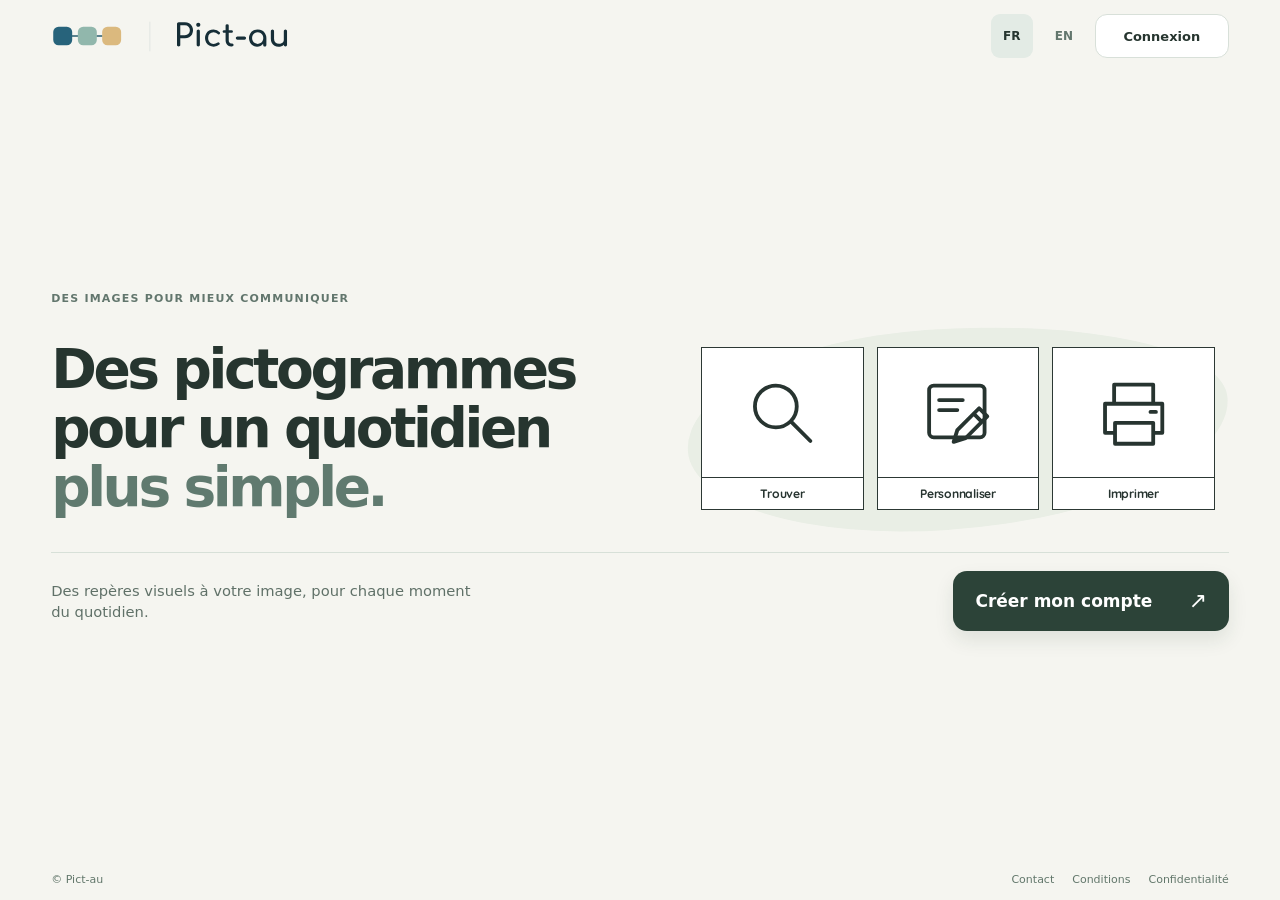
==== commit 459ef873: "fix(home): use authentic Quicksand font, remove custom letter SVG" ====
--- a/index.html
+++ b/index.html
@@ -1,5 +1,5 @@
 <!doctype html>
-<html lang="fr"><head><meta charset="utf-8"><meta name="viewport" content="width=device-width,initial-scale=1,viewport-fit=cover"><meta name="theme-color" content="#f5f5f0"><meta name="description" content="Pict-au — Des pictogrammes pour un quotidien plus simple. Des repères visuels adaptés à chaque famille."><title>Pict-au — Des pictogrammes pour un quotidien plus simple</title><style>
+<html lang="fr"><head><meta charset="utf-8"><meta name="viewport" content="width=device-width,initial-scale=1,viewport-fit=cover"><meta name="theme-color" content="#f5f5f0"><meta name="description" content="Pict-au — Des pictogrammes pour un quotidien plus simple. Des repères visuels adaptés à chaque famille."><title>Pict-au — Des pictogrammes pour un quotidien plus simple</title><link rel="preconnect" href="https://fonts.googleapis.com"/><link rel="preconnect" href="https://fonts.gstatic.com" crossorigin/><link rel="stylesheet" href="https://fonts.googleapis.com/css2?family=Quicksand:wght@600;700&display=swap"/><style>
 :root{
  color-scheme:light;
  font-family:"DM Sans",ui-sans-serif,system-ui,-apple-system,BlinkMacSystemFont,"Segoe UI",sans-serif;
@@ -41,9 +41,7 @@
 .picto{height:100%;width:100%;background:#fff;border:1.8px solid #2c3834;color:#273430;display:flex;flex-direction:column;overflow:hidden}
 .picto-art{flex:1;min-height:0;display:grid;place-items:center}
 .picto-art svg{height:65%;width:65%;max-height:105px;max-width:105px}
-.picto-label{flex:none;border-top:1.8px solid #2c3834;text-align:center;font-weight:750;font-size:clamp(10px,.95vw,14px);padding:8px 2px;white-space:nowrap;letter-spacing:-.25px}
-.picto-label .logo-round-a{display:inline-block;position:relative;width:.57em;height:1em;vertical-align:baseline;color:transparent;line-height:1}
-.picto-label .logo-round-a svg{position:absolute;left:0;top:.23em;width:100%;height:.68em;fill:#273430;overflow:visible}
+.picto-label{flex:none;border-top:1.8px solid #2c3834;text-align:center;font-family:"Quicksand","Century Gothic",sans-serif;font-weight:700;font-size:clamp(10px,.95vw,14px);padding:8px 2px;white-space:nowrap;letter-spacing:-.25px}
 .poster-bottom{display:flex;justify-content:space-between;align-items:center;gap:30px;border-top:1px solid var(--line);padding:18px 0 5px}
 .poster-bottom p{max-width:430px;color:#607168;font-size:clamp(13px,1.15vw,16px);line-height:1.45}
 .signup-button{display:inline-flex;justify-content:space-between;align-items:center;gap:36px;flex:none;min-height:60px;min-width:248px;padding:14px 22px;background:#2c4338;color:#fff;border-radius:14px;font-size:17px;font-weight:800;box-shadow:0 9px 19px #1b38231a}
@@ -151,5 +149,5 @@
 <div class="poster"><h1 class="poster-heading" id="home-title"><span data-fr="Des pictogrammes" data-en="Pictograms">Des pictogrammes</span><span data-fr="pour un quotidien" data-en="for an easier">pour un quotidien</span><em data-fr="plus simple." data-en="everyday life.">plus simple.</em></h1><div class="poster-tiles"><div class="p-card card-1"><div class="picto"><div class="picto-art"><svg viewBox="0 0 92 92" fill="none" stroke="currentColor" stroke-width="4.2" stroke-linejoin="round" stroke-linecap="round" aria-hidden="true"><circle cx="39" cy="39" r="23"/><path d="m56 56 21 21"/></svg></div><div class="picto-label" data-fr="Trouver" data-en="Find">Trouver</div></div></div><div class="p-card card-2"><div class="picto"><div class="picto-art"><svg viewBox="0 0 92 92" fill="none" stroke="currentColor" stroke-width="4.2" stroke-linejoin="round" stroke-linecap="round" aria-hidden="true"><rect height="57" rx="5" width="61" x="14" y="16"/><path d="M25 32h26M25 43h20m0 22 24-24 9 9-24 24-13 4zM63 47l9 9"/></svg></div><div class="picto-label" data-fr="Personnaliser" data-en="Personalize">Personnaliser</div></div></div><div class="p-card card-3"><div class="picto"><div class="picto-art"><svg viewBox="0 0 92 92" fill="none" stroke="currentColor" stroke-width="4.2" stroke-linejoin="round" stroke-linecap="round" aria-hidden="true"><path d="M25 34V15h43v19M25 68H15V36h63v32H68M26 57h42v23H26zM65 45h6"/></svg></div><div class="picto-label" data-fr="Imprimer" data-en="Print">Imprimer</div></div></div></div></div>
 <div class="poster-bottom"><p data-fr="Des repères visuels à votre image, pour chaque moment du quotidien." data-en="Visual supports made your way, for every part of the day.">Des repères visuels à votre image, pour chaque moment du quotidien.</p><a class="signup-button" href="./forfait.html"><span data-fr="Créer mon compte" data-en="Create my account">Créer mon compte</span><span aria-hidden="true">↗</span></a></div></main>
 <footer><span>© Pict-au</span><nav aria-label="Informations légales" data-fr-aria="Informations légales" data-en-aria="Legal information"><a href="./contact.html" data-fr="Contact" data-en="Contact">Contact</a><a href="./conditions.html" data-fr="Conditions" data-en="Terms">Conditions</a><a href="./confidentialite.html" data-fr="Confidentialité" data-en="Privacy">Confidentialité</a></nav></footer>
-<script>(()=>{const bs=document.querySelectorAll('[data-lang]');const logoRoundA="<span class=\"logo-round-a\">a<svg viewBox=\"0 0 650 552\" aria-hidden=\"true\" focusable=\"false\"><g transform=\"translate(0 552) scale(1 -1)\"><path d=\"M613 273V50Q613 28 598.5 13.5Q584 -1 562 -1Q540 -1 525.5 13.5Q511 28 511 50V87Q476 44 426 20Q376 -4 318 -4Q246 -4 187.5 32Q129 68 95.5 131.5Q62 195 62 273Q62 351 98 414.5Q134 478 197.5 514.5Q261 551 338 551Q415 551 477.5 514.5Q540 478 576.5 414.5Q613 351 613 273ZM515 273Q515 326 492 369Q469 412 428.5 436.5Q388 461 338 461Q288 461 247.5 436.5Q207 412 183.5 369Q160 326 160 273Q160 220 183.5 177.5Q207 135 247.5 110.5Q288 86 338 86Q388 86 428.5 110.5Q469 135 492 177.5Q515 220 515 273Z\"/></g></svg></span>";function set(lang){lang=lang==='en'?'en':'fr';document.documentElement.lang=lang;document.querySelectorAll('[data-fr][data-en]').forEach(el=>{el.textContent=el.dataset[lang];if(el.classList.contains('picto-label')&&el.dataset.fr==='Personnaliser'){el.innerHTML=lang==='fr'?'Personn'+logoRoundA+'liser':'Person'+logoRoundA+'lize';}});document.querySelectorAll('[data-fr-aria][data-en-aria]').forEach(el=>el.setAttribute('aria-label',el.getAttribute('data-'+lang+'-aria')));bs.forEach(b=>b.setAttribute('aria-pressed',String(b.dataset.lang===lang)));document.title=lang==='fr'?'Pict-au — Des pictogrammes pour un quotidien plus simple':'Pict-au — Pictograms for an easier everyday life';document.querySelector('meta[name="description"]').setAttribute('content',lang==='fr'?'Pict-au — Des pictogrammes pour un quotidien plus simple. Des repères visuels adaptés à chaque famille.':'Pict-au — Pictograms for an easier everyday life. Visual supports made for every family.');try{localStorage.setItem('pictau-language',lang)}catch{}}bs.forEach(b=>b.addEventListener('click',()=>set(b.dataset.lang)));let saved='fr';try{saved=localStorage.getItem('pictau-language')||'fr'}catch{}set(saved);})();</script>
+<script>(()=>{const bs=document.querySelectorAll('[data-lang]');function set(lang){lang=lang==='en'?'en':'fr';document.documentElement.lang=lang;document.querySelectorAll('[data-fr][data-en]').forEach(el=>el.textContent=el.dataset[lang]);document.querySelectorAll('[data-fr-aria][data-en-aria]').forEach(el=>el.setAttribute('aria-label',el.getAttribute('data-'+lang+'-aria')));bs.forEach(b=>b.setAttribute('aria-pressed',String(b.dataset.lang===lang)));document.title=lang==='fr'?'Pict-au — Des pictogrammes pour un quotidien plus simple':'Pict-au — Pictograms for an easier everyday life';document.querySelector('meta[name="description"]').setAttribute('content',lang==='fr'?'Pict-au — Des pictogrammes pour un quotidien plus simple. Des repères visuels adaptés à chaque famille.':'Pict-au — Pictograms for an easier everyday life. Visual supports made for every family.');try{localStorage.setItem('pictau-language',lang)}catch{}}bs.forEach(b=>b.addEventListener('click',()=>set(b.dataset.lang)));let saved='fr';try{saved=localStorage.getItem('pictau-language')||'fr'}catch{}set(saved);})();</script>
 </body></html>
